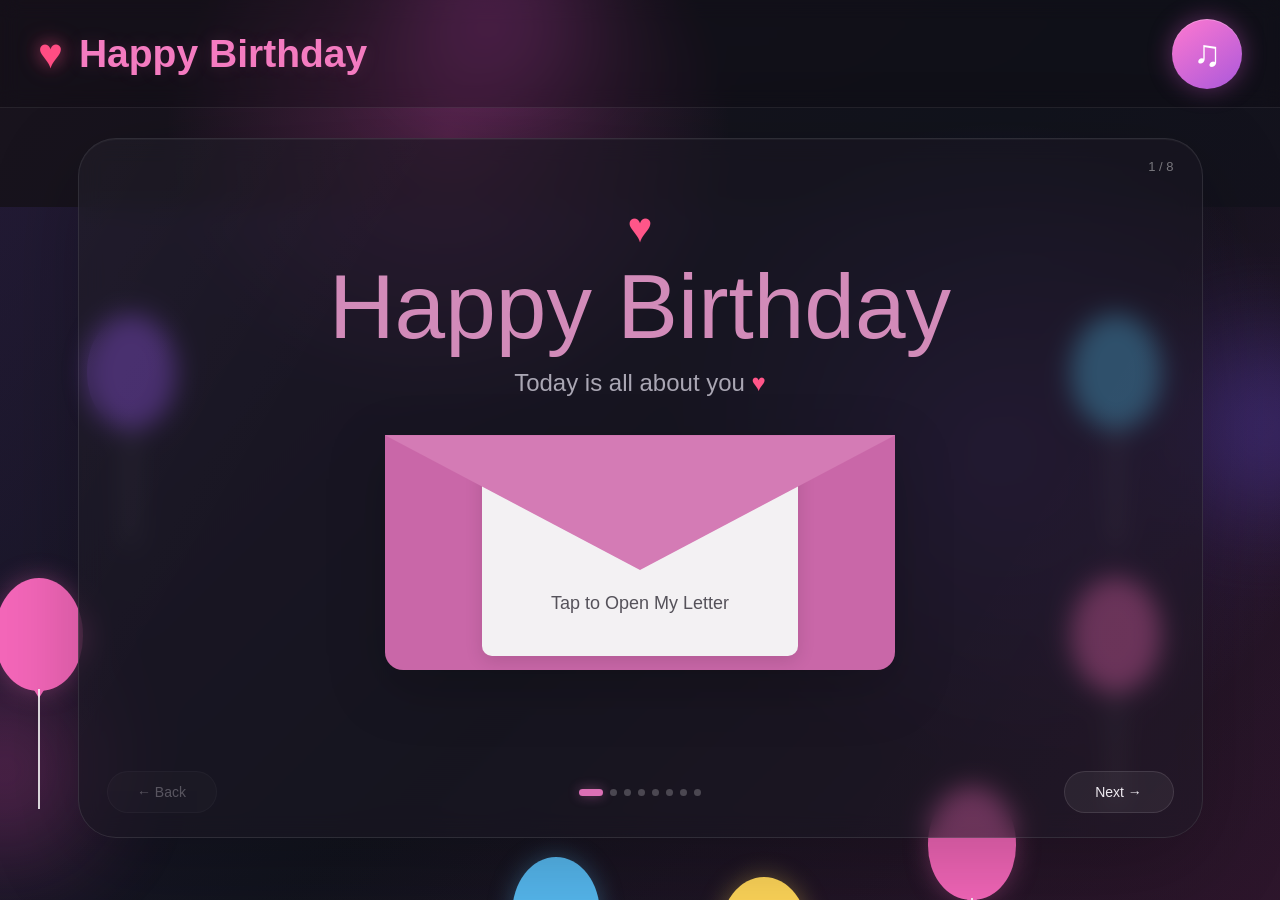
==== index.html @ 151b27dc "Initial commit" ====
<!DOCTYPE html>
<html lang="en">
<head>
<meta charset="UTF-8">
<meta name="viewport" content="width=device-width, initial-scale=1.0">
<title>Happy Birthday ❤️</title>
<link rel="stylesheet" href="css/style.css">
</head>

<body>

<div class="page-bg"></div>

<div class="glow g1"></div>
<div class="glow g2"></div>
<div class="glow g3"></div>

<header class="topbar">

    <div class="brand">
        <span class="brand-heart">♥</span>
        <span>Happy Birthday</span>
    </div>

    <button class="music-btn" id="musicBtn">
        <span id="musicIcon">♫</span>
    </button>

</header>

<main class="main">

<section class="card">

    <div class="page-no">1 / 8</div>

    <div class="center">

        <div class="content">

            <span class="heart">♥</span>

            <h1 class="title">
                Happy Birthday
            </h1>

            <p class="subtitle">
                Today is all about you
                <span class="heart" style="display:inline;font-size:24px">
                    ♥
                </span>
            </p>

            <div class="envelope"
                 data-next="page2.html">
                <div class="env-back"></div>
                <div class="env-paper">
                    Tap to Open My Letter
                </div>
                <div class="env-flap"></div>
                <div class="env-front"></div>

            </div>

        </div>

    </div>

    <nav class="nav">

        <a href="#"
           style="opacity:.3;pointer-events:none">
            ← Back
        </a>

        <div class="dots">
            <i class="active"></i>
            <i></i>
            <i></i>
            <i></i>
            <i></i>
            <i></i>
            <i></i>
            <i></i>
        </div>

        <a href="page2.html">
            Next →
        </a>

    </nav>

</section>

</main>

<div class="balloons left">
    <span class="balloon purple"></span>
    <span class="balloon pink"></span>
</div>

<div class="balloons right">
    <span class="balloon blue"></span>
    <span class="balloon pink"></span>
</div>

<div class="bottom">
    <span class="balloon blue"></span>
    <span class="balloon yellow"></span>
    <span class="balloon pink"></span>
</div>

<audio id="music" loop>
    <source src="music/birthday.mp3" type="audio/mpeg">
</audio>

<script src="js/script.js"></script>

</body>
</html>
---- css/style.css ----
* {
    margin: 0;
    padding: 0;
    box-sizing: border-box;
}

:root {
    --pink: #f46ab8;
    --pink-light: #ff8fd0;
    --pink-dark: #d064a8;

    --purple: #9857f4;
    --purple-light: #a85cff;

    --blue: #56b8ef;
    --yellow: #ffd659;

    --white: #ffffff;
    --text: #eeeaf0;
    --muted: #aaa7b4;

    --background: #111119;
    --card-background: rgba(25, 23, 34, 0.64);

    --border: rgba(255, 255, 255, 0.10);
}


/* =========================================================
   BASIC
========================================================= */

html,
body {
    width: 100%;
    min-height: 100%;
    overflow-x: hidden;
}

body {
    min-height: 100vh;
    background: var(--background);
    color: var(--white);
    font-family: "Poppins", Arial, sans-serif;
}

button {
    font-family: inherit;
}


/* =========================================================
   BACKGROUND
========================================================= */

.page-bg {
    position: fixed;
    inset: 0;
    z-index: -10;

    background:
        radial-gradient(
            circle at 35% 15%,
            rgba(227, 71, 176, 0.28),
            transparent 25%
        ),

        radial-gradient(
            circle at 78% 50%,
            rgba(129, 71, 230, 0.24),
            transparent 30%
        ),

        linear-gradient(
            135deg,
            #19131d 0%,
            #11131c 52%,
            #18101e 100%
        );
}

.page-bg::after {
    content: "";

    position: absolute;
    inset: 23% 0 0;

    background:
        linear-gradient(
            135deg,
            rgba(87, 62, 170, 0.16),
            rgba(33, 35, 72, 0.04),
            rgba(255, 75, 176, 0.09)
        );
}


/* =========================================================
   GLOW EFFECTS
========================================================= */

.glow {
    position: fixed;

    width: 170px;
    height: 170px;

    border-radius: 50%;

    filter: blur(55px);

    opacity: 0.32;

    pointer-events: none;

    z-index: -5;

    animation: glowMove 8s ease-in-out infinite alternate;
}

.g1 {
    top: -80px;
    left: 32%;

    background: #e34bd0;
}

.g2 {
    right: -70px;
    top: 38%;

    background: #7553ff;

    animation-delay: 2s;
}

.g3 {
    left: -80px;
    bottom: 5%;

    background: #db45a5;

    animation-delay: 4s;
}

@keyframes glowMove {

    from {
        transform: translateY(-10px) scale(0.95);
    }

    to {
        transform: translateY(18px) scale(1.08);
    }
}


/* =========================================================
   TOP HEADER
========================================================= */

.topbar {
    width: 100%;
    height: 108px;

    padding: 0 38px;

    display: flex;
    align-items: center;
    justify-content: space-between;

    border-bottom: 1px solid rgba(255, 255, 255, 0.08);

    background: rgba(15, 12, 19, 0.30);

    backdrop-filter: blur(10px);
}


/* =========================================================
   BRAND
========================================================= */

.brand {
    display: flex;
    align-items: center;

    gap: 16px;

    color: #f47bc0;

    font-family: "Trebuchet MS", Arial, sans-serif;

    font-size: 39px;

    line-height: 1;

    font-weight: 700;

    text-shadow:
        0 0 18px rgba(244, 106, 184, 0.16);
}

.brand-heart {
    color: #ff4d83;

    font-size: 42px;

    filter:
        drop-shadow(
            0 0 10px rgba(255, 72, 120, 0.55)
        );

    animation:
        heartbeat 1.5s ease-in-out infinite;
}

@keyframes heartbeat {

    0%,
    100% {
        transform: scale(1);
    }

    15% {
        transform: scale(1.15);
    }

    30% {
        transform: scale(1);
    }

    45% {
        transform: scale(1.08);
    }
}


/* =========================================================
   MUSIC BUTTON
========================================================= */

.music-btn {
    width: 70px;
    height: 70px;

    border: none;

    border-radius: 50%;

    background:
        linear-gradient(
            145deg,
            #ff79d0,
            #aa58db
        );

    color: white;

    font-size: 37px;

    cursor: pointer;

    display: grid;
    place-items: center;

    box-shadow:
        0 0 25px rgba(220, 89, 211, 0.38),

        inset 0 1px rgba(255, 255, 255, 0.25);

    transition:
        transform 0.25s ease,
        box-shadow 0.25s ease;
}

.music-btn:hover {
    transform: scale(1.07);

    box-shadow:
        0 0 34px rgba(220, 89, 211, 0.52),

        inset 0 1px rgba(255, 255, 255, 0.25);
}

.music-btn.playing {
    animation:
        musicPulse 1.3s ease-in-out infinite;
}

@keyframes musicPulse {

    0%,
    100% {
        box-shadow:
            0 0 22px rgba(220, 89, 211, 0.35);
    }

    50% {
        box-shadow:
            0 0 40px rgba(220, 89, 211, 0.7);
    }
}


/* =========================================================
   MAIN AREA
========================================================= */

.main {
    width: 100%;

    min-height:
        calc(100vh - 108px);

    padding:
        30px 28px 55px;

    display: flex;

    justify-content: center;

    align-items: flex-start;
}


/* =========================================================
   MAIN CARD
========================================================= */

.card {
    width: min(1125px, 100%);

    min-height: 700px;

    position: relative;

    overflow: hidden;

    border:
        1px solid var(--border);

    border-radius: 38px;

    background:
        var(--card-background);

    box-shadow:
        inset 0 1px rgba(255, 255, 255, 0.04),

        0 25px 90px rgba(0, 0, 0, 0.22);

    backdrop-filter: blur(12px);
}

.card::before {
    content: "";

    position: absolute;

    inset: 0;

    pointer-events: none;

    background:
        linear-gradient(
            120deg,
            rgba(255, 255, 255, 0.025),
            transparent 25%,
            transparent 75%,
            rgba(255, 90, 190, 0.025)
        );
}


/* =========================================================
   PAGE NUMBER
========================================================= */

.page-no {
    position: absolute;

    top: 20px;
    right: 28px;

    color:
        rgba(255, 255, 255, 0.42);

    font-size: 13px;

    z-index: 4;
}


/* =========================================================
   CENTER CONTENT
========================================================= */

.center {
    min-height: 610px;

    padding:
        65px 35px 105px;

    display: flex;

    align-items: center;

    justify-content: center;

    position: relative;

    z-index: 2;

    text-align: center;
}

.content {
    width: 100%;

    animation:
        pageIn 0.65s ease both;
}

@keyframes pageIn {

    from {
        opacity: 0;

        transform:
            translateY(20px)
            scale(0.985);
    }

    to {
        opacity: 1;

        transform:
            translateY(0)
            scale(1);
    }
}


/* =========================================================
   TITLES
========================================================= */

.title {
    font-family:
        "Trebuchet MS",
        Arial,
        sans-serif;

    font-weight: 400;

    font-size:
        clamp(58px, 8vw, 91px);

    line-height: 0.98;

    color: #d28bb9;

    margin-bottom: 18px;
}

.small-title {
    font-family:
        "Trebuchet MS",
        Arial,
        sans-serif;

    color: #ef82bf;

    font-size:
        clamp(36px, 5vw, 60px);

    font-weight: 400;

    line-height: 1.1;

    margin-bottom: 22px;
}

.subtitle {
    font-size:
        clamp(18px, 2vw, 24px);

    color: #aaa7b4;

    margin-bottom: 38px;
}

.heart {
    color: #ff5689;

    font-size: 42px;

    display: block;

    margin-bottom: 10px;
}


/* =========================================================
   GENERAL MESSAGE
========================================================= */

.message {
    width: min(720px, 100%);

    margin: 0 auto;

    color: #d8d4df;

    font-size: 18px;

    line-height: 1.9;
}


/* =========================================================
   ENVELOPE
========================================================= */

.envelope {
    width: 510px;
    max-width: 90vw;
    height: 245px;

    margin: 0 auto;

    position: relative;

    cursor: pointer;

    filter:
        drop-shadow(
            0 18px 28px rgba(0, 0, 0, 0.20)
        );

    transition:
        transform 0.3s ease;
}

.envelope:hover {
    transform: translateY(-7px);
}


/* =========================================================
   PINK ENVELOPE BODY
========================================================= */

.env-back {
    position: absolute;

    left: 0;
    top: 0px;

    width: 100%;
    height: calc(100% - 10px);

    background: #c967a8;

    border-radius:
        0 0 18px 18px;

    z-index: 1;
}


/* =========================================================
   WHITE LETTER
========================================================= */

.env-paper {
    position: absolute;

    width: 62%;

    height: 88%;

    left: 19%;

    top: 5px;

    background: #f3f1f3;

    border-radius:
        16px 16px 10px 10px;

    color: #55525a;

    display: flex;

    align-items: flex-end;

    justify-content: center;

    /*
       Keep the text toward the bottom
       so the flap does not cover it.
    */
    padding:
        0 20px 42px;

    font-size: 18px;

    text-align: center;

    box-shadow:
        0 5px 18px rgba(0, 0, 0, 0.12);

    z-index: 2;
}


/* =========================================================
   TOP FLAP
========================================================= */

.env-flap {
    position: absolute;

    left: 0;
    top: 0;

    width: 100%;
    height: 55%;

    background: #d47bb5;

    /*
       Triangle flap
    */
    clip-path:
        polygon(
            0 0,
            100% 0,
            50% 100%
        );

    z-index: 4;

    transform-origin: top center;

    transition:
        transform 0.5s ease;
}


/* =========================================================
   REMOVE THE OLD FRONT LAYER
========================================================= */

.env-front {
    display: none;
}




/* =========================================================
   LETTER
========================================================= */

.letter {
    width: min(760px, 100%);

    padding:
        42px 45px;

    margin: 0 auto;

    border-radius: 24px;

    background:
        rgba(255, 255, 255, 0.055);

    border:
        1px solid rgba(255, 255, 255, 0.09);

    box-shadow:
        inset 0 1px rgba(255, 255, 255, 0.035);
}

.letter p {
    color: #ddd9e1;

    font-size: 18px;

    line-height: 2;

    margin: 13px 0;
}

.quote {
    font-family:
        "Trebuchet MS",
        Arial,
        sans-serif;

    font-size: 27px;

    color: #e891c3;

    margin: 20px auto;
}


/* =========================================================
   MEMORY GRID
========================================================= */

.grid {
    width: min(820px, 100%);

    margin: 20px auto;

    display: grid;

    grid-template-columns:
        repeat(3, 1fr);

    gap: 16px;
}

.box {
    min-height: 135px;

    padding: 22px;

    border-radius: 20px;

    background:
        rgba(255, 255, 255, 0.045);

    border:
        1px solid rgba(255, 255, 255, 0.07);

    transition:
        transform 0.25s ease,
        background 0.25s ease;
}

.box:hover {
    transform:
        translateY(-5px);

    background:
        rgba(255, 255, 255, 0.075);
}

.box .icon {
    font-size: 30px;

    display: block;

    margin-bottom: 8px;
}

.box span:last-child {
    color: #d8d3dd;

    font-size: 15px;
}


/* =========================================================
   PHOTOS
========================================================= */

.photo {
    width: min(430px, 90vw);

    height: 390px;

    margin:
        0 auto 24px;

    padding: 11px;

    border-radius: 23px;

    background:
        linear-gradient(
            145deg,
            rgba(255, 137, 208, 0.75),
            rgba(138, 83, 225, 0.7)
        );

    box-shadow:
        0 20px 55px rgba(0, 0, 0, 0.25);
}

.photo img {
    width: 100%;
    height: 100%;

    object-fit: cover;

    display: block;

    border-radius: 15px;

    background:
        linear-gradient(
            135deg,
            #292033,
            #171720
        );
}


/* =========================================================
   TIMELINE
========================================================= */

.timeline {
    width: min(760px, 100%);

    margin: 20px auto;

    position: relative;

    text-align: left;
}

.timeline::before {
    content: "";

    position: absolute;

    left: 17px;

    top: 4px;

    bottom: 4px;

    width: 2px;

    background:
        linear-gradient(
            #ed72ba,
            #8d61e8
        );
}

.item {
    position: relative;

    padding:
        0 0 25px 55px;
}

.dot {
    position: absolute;

    left: 8px;
    top: 2px;

    width: 20px;
    height: 20px;

    border-radius: 50%;

    background: #dc71b8;

    box-shadow:
        0 0 18px rgba(220, 113, 184, 0.55);
}

.item h4 {
    color: #ee88c0;

    font-size: 19px;

    margin-bottom: 5px;
}

.item p {
    color: #c7c2ce;

    line-height: 1.7;

    font-size: 15px;
}


/* =========================================================
   WISHES
========================================================= */

.wishes {
    width: min(850px, 100%);

    margin: 20px auto;

    display: flex;

    flex-wrap: wrap;

    justify-content: center;

    gap: 12px;
}

.wish {
    padding:
        12px 18px;

    border-radius: 999px;

    background:
        rgba(232, 113, 184, 0.10);

    border:
        1px solid rgba(232, 113, 184, 0.18);

    color: #ddd3df;
}


/* =========================================================
   FINAL PAGE
========================================================= */

.final-heart {
    font-size: 100px;

    color: #ff5d9a;

    line-height: 1;

    filter:
        drop-shadow(
            0 0 28px rgba(255, 93, 154, 0.38)
        );

    animation:
        heartbeat 1.6s infinite;
}

.final-message {
    margin-top: 22px;

    font-family:
        "Trebuchet MS",
        Arial,
        sans-serif;

    font-size:
        clamp(35px, 5vw, 57px);

    font-weight: 400;

    color: #ed8bc2;
}


/* =========================================================
   NAVIGATION
========================================================= */

.nav {
    position: absolute;

    z-index: 5;

    left: 28px;
    right: 28px;

    bottom: 24px;

    display: flex;

    align-items: center;

    justify-content: space-between;

    gap: 20px;
}

.nav a {
    min-width: 110px;

    text-align: center;

    text-decoration: none;

    border:
        1px solid rgba(255, 255, 255, 0.11);

    color: #eeeaf0;

    background:
        rgba(255, 255, 255, 0.055);

    border-radius: 999px;

    padding:
        12px 20px;

    font-size: 14px;

    transition:
        background 0.25s ease,
        transform 0.25s ease;
}

.nav a:hover {
    background:
        rgba(233, 103, 183, 0.17);

    transform:
        translateY(-2px);
}


/* =========================================================
   PAGE DOTS
========================================================= */

.dots {
    display: flex;

    align-items: center;

    justify-content: center;

    gap: 7px;
}

.dots i {
    width: 7px;
    height: 7px;

    border-radius: 50%;

    background:
        rgba(255, 255, 255, 0.22);

    transition:
        width 0.25s ease;
}

.dots i.active {
    width: 24px;

    border-radius: 20px;

    background: #dc70b5;

    box-shadow:
        0 0 12px rgba(220, 112, 181, 0.45);
}



/* =========================================================
   FLOATING BALLOONS
========================================================= */

.balloons {
    position: fixed;

    pointer-events: none;

    z-index: 1;
}


/* ---------------------------------------------------------
   LEFT BALLOONS
--------------------------------------------------------- */

.left {
    left: 20px;
    top: 35%;
}


/* ---------------------------------------------------------
   RIGHT BALLOONS
--------------------------------------------------------- */

.right {
    right: 20px;
    top: 35%;
}


/* ---------------------------------------------------------
   BOTTOM BALLOONS
--------------------------------------------------------- */

.bottom {
    position: fixed;

    left: 40%;
    bottom: -70px;

    display: flex;

    align-items: flex-end;

    gap: 120px;

    pointer-events: none;

    z-index: 1;
}


/* ---------------------------------------------------------
   BALLOON
--------------------------------------------------------- */

.balloon {
    width: 88px;
    height: 113px;

    display: block;

    position: relative;

    border-radius:
        50% 50% 48% 48%;

    animation:
        balloonFloat 6s ease-in-out infinite;

    will-change:
        transform;
}


/* Balloon string */

.balloon::after {
    content: "";

    position: absolute;

    width: 2px;

    height: 120px;

    left: 50%;

    top: 98%;

    background:
        rgba(255, 255, 255, 0.85);

    transform:
        translateX(-50%);
}


/* Balloon knot */

.balloon::before {
    content: "";

    position: absolute;

    width: 0;
    height: 0;

    left: 50%;

    bottom: -7px;

    transform:
        translateX(-50%);

    border-left:
        5px solid transparent;

    border-right:
        5px solid transparent;

    border-top:
        8px solid currentColor;
}


/* ---------------------------------------------------------
   BALLOON COLORS
--------------------------------------------------------- */

.purple {
    background: #9857f4;

    color: #9857f4;

    box-shadow:
        0 0 25px rgba(152, 87, 244, 0.35);
}

.pink {
    background: #f567ba;

    color: #f567ba;

    box-shadow:
        0 0 25px rgba(245, 103, 186, 0.35);
}

.blue {
    background: #56b8ef;

    color: #56b8ef;

    box-shadow:
        0 0 25px rgba(86, 184, 239, 0.35);
}

.yellow {
    background: #ffd659;

    color: #ffd659;

    box-shadow:
        0 0 25px rgba(255, 214, 89, 0.35);
}


/* =========================================================
   DIFFERENT BALLOON ANIMATIONS
========================================================= */


/* Main floating movement */

@keyframes balloonFloat {

    0% {
        transform:
            translate3d(0, 0, 0)
            rotate(-4deg);
    }

    20% {
        transform:
            translate3d(35px, -55px, 0)
            rotate(5deg);
    }

    40% {
        transform:
            translate3d(-20px, -105px, 0)
            rotate(-3deg);
    }

    60% {
        transform:
            translate3d(45px, -70px, 0)
            rotate(6deg);
    }

    80% {
        transform:
            translate3d(-30px, -25px, 0)
            rotate(-5deg);
    }

    100% {
        transform:
            translate3d(0, 0, 0)
            rotate(-4deg);
    }
}


/* ---------------------------------------------------------
   INDIVIDUAL BALLOON TIMINGS
--------------------------------------------------------- */

.left .balloon:nth-child(1) {
    margin-left: 67px;

    animation:
        balloonFloat 7s ease-in-out infinite;
}

.left .balloon:nth-child(2) {
    margin-top: 150px;

    margin-left: -25px;

    animation:
        balloonFloat 8.5s ease-in-out infinite;

    animation-delay:
        -2s;
}


.right .balloon:nth-child(1) {
    animation:
        balloonFloat 6.5s ease-in-out infinite;

    animation-delay:
        -3s;
}

.right .balloon:nth-child(2) {
    margin-top: 150px;

    margin-right: 100px;

    animation:
        balloonFloat 9s ease-in-out infinite;

    animation-delay:
        -4s;
}


/* Bottom balloons */

.bottom .balloon:nth-child(1) {
    animation:
        balloonFloat 7.5s ease-in-out infinite;

    animation-delay:
        -1s;
}

.bottom .balloon:nth-child(2) {
    margin-bottom: -20px;

    animation:
        balloonFloat 8s ease-in-out infinite;

    animation-delay:
        -4s;
}

.bottom .balloon:nth-child(3) {
    margin-bottom: 70px;

    animation:
        balloonFloat 6.8s ease-in-out infinite;

    animation-delay:
        -2.5s;
}

.topbar {
    position: relative;
    z-index: 10;
}

.main {
    position: relative;
    z-index: 5;
}





/* =========================================================
   MOBILE
========================================================= */

@media (max-width: 800px) {

    .topbar {
        height: 82px;

        padding:
            0 18px;
    }

    .brand {
        font-size: 28px;

        gap: 9px;
    }

    .brand-heart {
        font-size: 30px;
    }

    .music-btn {
        width: 54px;
        height: 54px;

        font-size: 28px;
    }

    .main {
        padding:
            16px 12px 35px;
    }

    .card {
        min-height: 720px;

        border-radius: 26px;
    }

    .center {
        min-height: 630px;

        padding:
            55px 18px 105px;
    }

    .envelope {
        height: 190px;
    }

    .letter {
        padding:
            27px 20px;
    }

    .letter p,
    .message {
        font-size: 16px;
    }

    .grid {
        grid-template-columns: 1fr;

        max-width: 430px;
    }

    .photo {
        height: 330px;
    }

    .balloon {
        transform: scale(0.72);
    }

    .left {
        left: -38px;
    }

    .right {
        right: -58px;
    }

    .bottom {
        left: 25%;

        gap: 60px;
    }

    .nav {
        left: 15px;
        right: 15px;
    }

    .nav a {
        min-width: 85px;

        padding:
            10px 14px;
    }
}


/* =========================================================
   SMALL MOBILE
========================================================= */

@media (max-width: 480px) {

    .brand {
        font-size: 24px;
    }

    .title {
        font-size: 54px;
    }

    .subtitle {
        font-size: 16px;
    }

    .envelope {
        width: 330px;
        height: 155px;
    }

    .env-paper {
        font-size: 13px;

        padding-bottom: 22px;
    }

    .final-heart {
        font-size: 78px;
    }

    .dots {
        display: none;
    }
}





/* =========================================================
   CLICK HEART EFFECT
========================================================= */

.click-heart {
    position: fixed;

    left: 0;
    top: 0;

    pointer-events: none;

    z-index: 9999;

    color: #ff4f91;

    font-size: 25px;

    line-height: 1;

    transform:
        translate(-50%, -50%)
        scale(0);

    opacity: 1;

    text-shadow:
        0 0 8px rgba(255, 80, 145, 0.55),
        0 0 18px rgba(255, 80, 145, 0.35);

    animation:
        heartPop 2.5s ease-out forwards;
}


/* Different pink shades */

.click-heart.pink1 {
    color: #ff4f91;
}

.click-heart.pink2 {
    color: #ff6faf;
}

.click-heart.pink3 {
    color: #d95b9e;
}

.click-heart.pink4 {
    color: #f58bc1;
}

.click-heart.pink5 {
    color: #c84f91;
}


/* =========================================================
   HEART ANIMATION
========================================================= */

@keyframes heartPop {

    0% {
        opacity: 0;

        transform:
            translate(-50%, -50%)
            scale(0);
    }

    10% {
        opacity: 1;

        transform:
            translate(-50%, -50%)
            scale(1.2);
    }

    25% {
        opacity: 1;

        transform:
            translate(
                calc(-50% + var(--x1)),
                calc(-50% + var(--y1))
            )
            scale(1);
    }

    65% {
        opacity: 0.75;

        transform:
            translate(
                calc(-50% + var(--x2)),
                calc(-50% + var(--y2))
            )
            scale(0.85);
    }

    100% {
        opacity: 0;

        transform:
            translate(
                calc(-50% + var(--x3)),
                calc(-50% + var(--y3))
            )
            scale(0.35);
    }
}








/* =========================================================
   MAKE A WISH PAGE
========================================================= */

.wish-page {
    position: relative;
}


/* ---------------------------------------------------------
   INSTRUCTION
--------------------------------------------------------- */

.wish-instruction {

    color: #bdb8c5;

    font-size: 18px;

    margin-top: -8px;

    margin-bottom: 15px;

}


/* =========================================================
   CAKE AREA
========================================================= */

.cake-area {

    width: 360px;

    height: 330px;

    margin: 0 auto;

    position: relative;

}


/* =========================================================
   NEW CAKE
   Overall size remains exactly:
   300px × 150px
========================================================= */

.cake {
    position: absolute;

    width: 300px;
    height: 150px;

    left: 50%;
    bottom: 15px;

    transform: translateX(-50%);

    z-index: 5;
}


/* =========================================================
   TOP CAKE LAYER
========================================================= */

.cake-layer-top {
    position: absolute;

    width: 300px;
    height: 58px;

    left: 0;
    top: 5px;

    border-radius:
        50%;

    background:
        linear-gradient(
            135deg,
            #ffacd8,
            #ed76b8
        );

    box-shadow:
        0 8px 14px
        rgba(0, 0, 0, 0.18);

    z-index: 4;
}


/* =========================================================
   CREAM LINE
========================================================= */

.cake-cream-line {
    position: absolute;

    left: 15px;
    right: 15px;

    bottom: 4px;

    height: 13px;

    border-radius: 50%;

    background:
        #fff3fa;

    box-shadow:
        0 2px 5px
        rgba(0, 0, 0, 0.10);
}


/* =========================================================
   TOP CAKE DOTS
========================================================= */

.cake-dot {
    position: absolute;

    width: 15px;
    height: 15px;

    border-radius: 50%;

    background: #ffd65a;

    box-shadow:
        0 2px 5px
        rgba(0, 0, 0, 0.12);

    z-index: 5;
}


.dot-1 {
    left: 38px;
    top: 18px;
}

.dot-2 {
    left: 92px;
    top: 31px;
}

.dot-3 {
    left: 143px;
    top: 17px;
}

.dot-4 {
    left: 195px;
    top: 31px;
}

.dot-5 {
    left: 247px;
    top: 18px;
}


/* =========================================================
   BOTTOM CAKE LAYER
========================================================= */

.cake-layer-bottom {
    position: absolute;

    width: 286px;
    height: 83px;

    left: 7px;
    top: 42px;

    border-radius:
        8px 8px 20px 20px;

    background:
        linear-gradient(
            90deg,
            #c95b9f 0%,
            #e276b2 25%,
            #ee83bc 50%,
            #e276b2 75%,
            #c95b9f 100%
        );

    box-shadow:
        0 10px 18px
        rgba(0, 0, 0, 0.18);

    z-index: 2;
}


/* =========================================================
   CREAM DRIPS
========================================================= */

.cake-drip {
    position: absolute;

    top: -4px;

    width: 38px;
    height: 30px;

    background:
        #fff3fa;

    border-radius:
        0 0 20px 20px;
}


/* Different drip positions */

.drip-1 {
    left: 25px;
    height: 34px;
}

.drip-2 {
    left: 93px;
    height: 23px;
}

.drip-3 {
    left: 163px;
    height: 32px;
}

.drip-4 {
    left: 225px;
    height: 21px;
}


/* =========================================================
   CAKE FLOWERS / DECORATION
========================================================= */

.cake-flower {
    position: absolute;

    color: #ffd65a;

    font-size: 25px;

    text-shadow:
        0 2px 4px
        rgba(0, 0, 0, 0.12);
}


.flower-1 {
    left: 45px;
    top: 42px;
}

.flower-2 {
    left: 132px;
    top: 55px;
}

.flower-3 {
    left: 220px;
    top: 40px;
}


/* =========================================================
   CAKE BASE
========================================================= */

.cake-base {
    position: absolute;

    width: 315px;
    height: 25px;

    left: -7px;
    bottom: 0;

    border-radius:
        15px;

    background:
        linear-gradient(
            90deg,
            #a94d96,
            #c962a8,
            #a94d96
        );

    box-shadow:
        0 7px 15px
        rgba(0, 0, 0, 0.22);

    z-index: 1;
}


/* =========================================================
   CANDLE
========================================================= */

.candle-container {

    position: absolute;

    width: 60px;

    height: 145px;

    left: 50%;

    top: 25px;

    transform:
        translateX(-50%);

    z-index: 10;

}


/* ---------------------------------------------------------
   CANDLE BODY
--------------------------------------------------------- */

.candle {

    position: absolute;

    width: 28px;

    height: 100px;

    left: 50%;

    bottom: 0;

    transform:
        translateX(-50%);

    border-radius:
        6px 6px 3px 3px;

    background:
        repeating-linear-gradient(
            135deg,
            #fff2fa 0px,
            #fff2fa 8px,
            #ff7fc3 8px,
            #ff7fc3 16px
        );

    box-shadow:
        inset -4px 0 8px
        rgba(0, 0, 0, 0.12),

        0 5px 12px
        rgba(0, 0, 0, 0.18);

}


/* =========================================================
   WICK
========================================================= */

.candle::before {

    content: "";

    position: absolute;

    width: 3px;

    height: 12px;

    left: 50%;

    top: -10px;

    transform:
        translateX(-50%);

    background: #3b2935;

    border-radius: 3px;

}


/* =========================================================
   FLAME
========================================================= */

.flame {

    position: absolute;

    width: 34px;

    height: 55px;

    left: 50%;

    top: -15px;

    transform:
        translateX(-50%);

    background:
        linear-gradient(
            180deg,
            #fff8a8 0%,
            #ffd33d 40%,
            #ff8a00 100%
        );

    border-radius:
        50% 50% 50% 50% /
        65% 65% 35% 35%;

    transform-origin:
        50% 90%;

    filter:
        drop-shadow(
            0 0 12px
            rgba(255, 190, 50, 0.75)
        );

    animation:
        flameFlicker
        0.18s
        ease-in-out
        infinite
        alternate;

}


/* ---------------------------------------------------------
   INNER FLAME
--------------------------------------------------------- */

.flame-inner {

    position: absolute;

    width: 14px;

    height: 25px;

    left: 50%;

    bottom: 7px;

    transform:
        translateX(-50%);

    background: #fffbe5;

    border-radius:
        50% 50% 45% 45%;

}


/* =========================================================
   FLAME ANIMATION
========================================================= */

@keyframes flameFlicker {

    0% {
        transform:
            translateX(-50%)
            rotate(-4deg)
            scale(1);
    }

    50% {
        transform:
            translateX(-50%)
            rotate(4deg)
            scale(1.05);
    }

    100% {
        transform:
            translateX(-50%)
            rotate(-3deg)
            scale(0.94);
    }

}


/* =========================================================
   SMOKE
========================================================= */

.smoke {

    position: absolute;

    width: 12px;

    height: 12px;

    left: 50%;

    top: -50px;

    border-radius: 50%;

    background:
        rgba(210, 210, 220, 0.55);

    opacity: 0;

    transform:
        translateX(-50%)
        translateY(0);

}


/* Smoke animations */

.smoke-1 {
    animation:
        smokeRise
        2s
        ease-out
        forwards;
}

.smoke-2 {
    animation:
        smokeRise
        2.4s
        ease-out
        forwards;

    animation-delay:
        0.15s;
}

.smoke-3 {
    animation:
        smokeRise
        2.8s
        ease-out
        forwards;

    animation-delay:
        0.3s;
}


@keyframes smokeRise {

    0% {
        opacity: 0;

        transform:
            translate(
                -50%,
                0
            )
            scale(0.5);
    }

    20% {
        opacity: 0.6;
    }

    100% {
        opacity: 0;

        transform:
            translate(
                calc(-50% + 25px),
                -90px
            )
            scale(2);
    }

}


/* =========================================================
   BLOW BUTTON
========================================================= */

.blow-button {

    border: none;

    padding:
        14px 28px;

    margin-top: 5px;

    border-radius: 999px;

    background:
        linear-gradient(
            135deg,
            #ec6bb8,
            #a85cdd
        );

    color: white;

    font-size: 16px;

    cursor: pointer;

    box-shadow:
        0 8px 25px
        rgba(214, 86, 177, 0.30);

    transition:
        transform 0.25s ease,
        box-shadow 0.25s ease;
}

.blow-button:hover {

    transform:
        translateY(-3px)
        scale(1.03);

    box-shadow:
        0 12px 30px
        rgba(214, 86, 177, 0.45);

}


/* =========================================================
   CANDLE BLOWN
========================================================= */

.flame.blown {

    animation:
        flameDisappear
        0.45s
        ease-out
        forwards;

}


@keyframes flameDisappear {

    0% {

        opacity: 1;

        transform:
            translateX(-50%)
            scale(1);

    }

    60% {

        opacity: 0.5;

        transform:
            translateX(-70%)
            scale(0.6);

    }

    100% {

        opacity: 0;

        transform:
            translateX(-110%)
            scale(0.1);

    }

}


/* =========================================================
   SHOW SMOKE AFTER BLOW
========================================================= */

.candle-container.blown
.smoke {

    animation-play-state:
        running;

}


/* =========================================================
   SUCCESS MESSAGE
========================================================= */

.wish-success {

    margin-top: 18px;

    opacity: 0;

    transform:
        translateY(15px)
        scale(0.9);

    pointer-events: none;

    transition:
        opacity 0.6s ease,
        transform 0.6s ease;
}


.wish-success.show {

    opacity: 1;

    transform:
        translateY(0)
        scale(1);

}


.success-stars {

    font-size: 22px;

    margin-bottom: 4px;

}


.wish-success h2 {

    font-family:
        "Trebuchet MS",
        Arial,
        sans-serif;

    font-size: 32px;

    color: #ef83bf;

    margin-bottom: 4px;

}


.wish-success p {

    color: #c8c2cf;

    font-size: 15px;

}


/* =========================================================
   DISABLED NEXT BUTTON
========================================================= */

.disabled-next {

    opacity: 0.25 !important;

    pointer-events: none;

}


/* =========================================================
   MOBILE
========================================================= */

@media (max-width: 600px) {

    .cake-area {

        transform:
            scale(0.82);

        margin-top: -20px;

        margin-bottom: -20px;

    }

    .wish-instruction {

        font-size: 15px;

    }

    .blow-button {

        font-size: 14px;

        padding:
            12px 22px;

    }

}
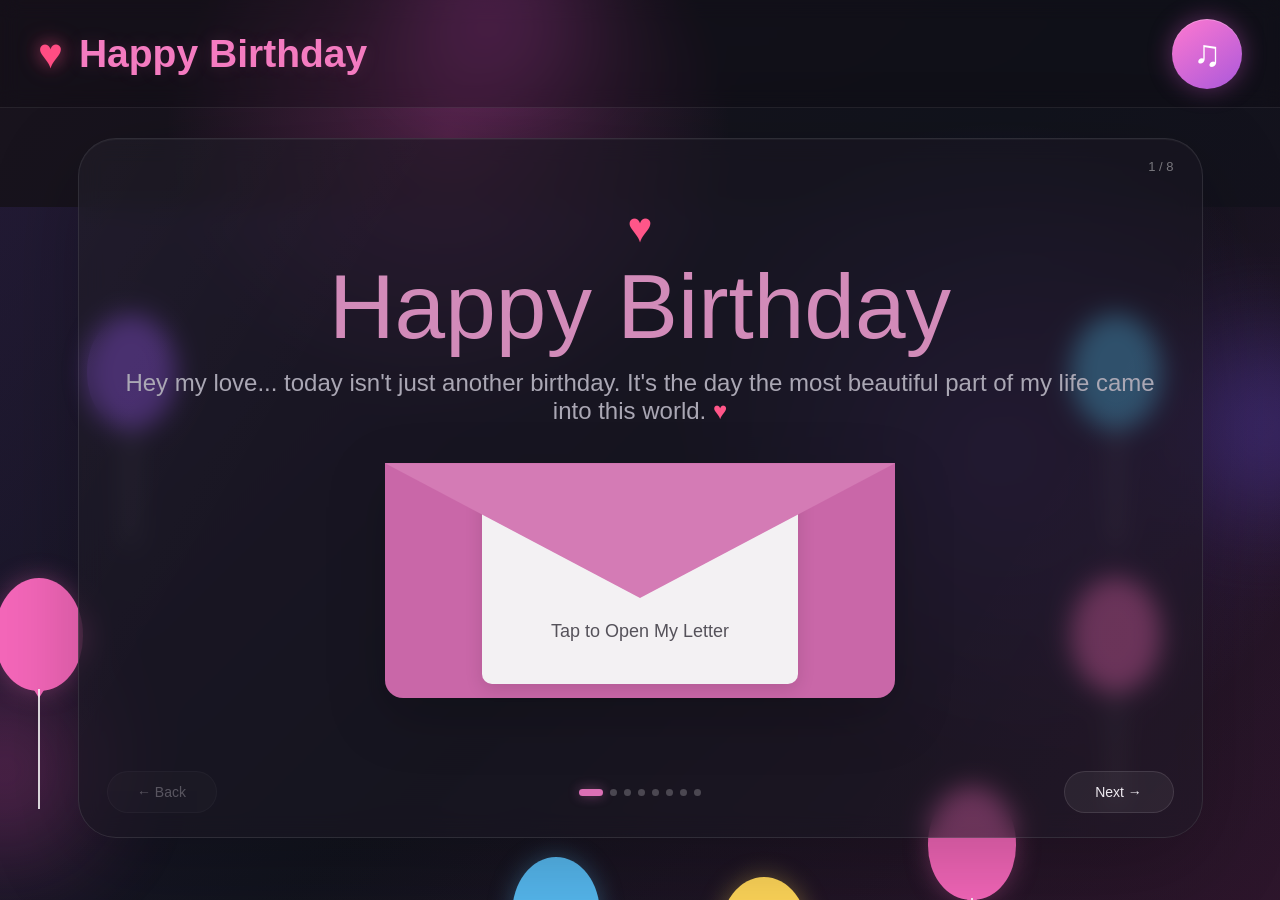
==== commit 9a45c59a: "modify lines/comments" ====
--- a/index.html
+++ b/index.html
@@ -45,7 +45,7 @@
             </h1>
 
             <p class="subtitle">
-                Today is all about you
+                Hey my love... today isn't just another birthday. It's the day the most beautiful part of my life came into this world.
                 <span class="heart" style="display:inline;font-size:24px">
                     ♥
                 </span>
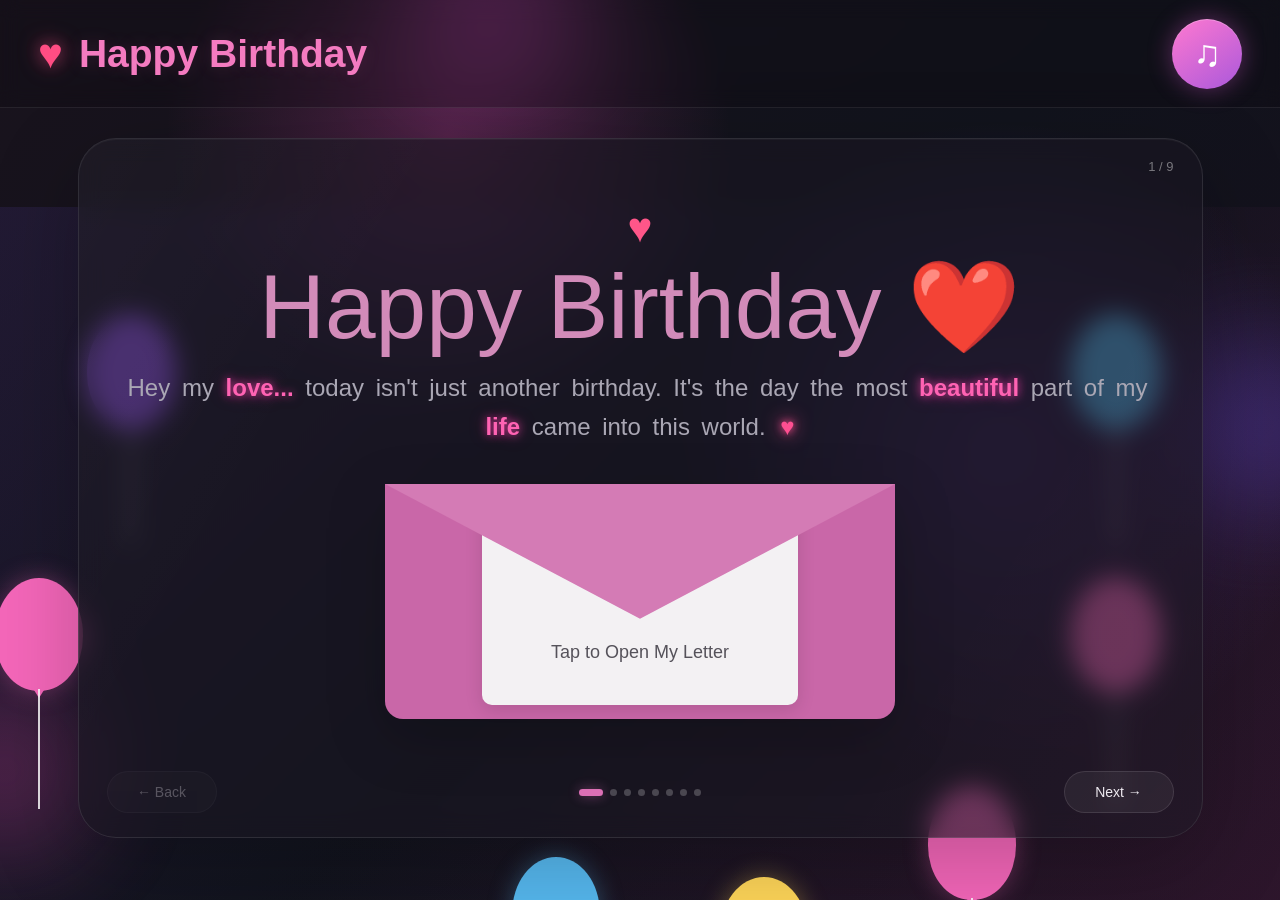
==== commit e3caa2ad: "modify lines/comments-3" ====
--- a/index.html
+++ b/index.html
@@ -1,120 +1,662 @@
 <!DOCTYPE html>
 <html lang="en">
+
 <head>
 <meta charset="UTF-8">
 <meta name="viewport" content="width=device-width, initial-scale=1.0">
+
 <title>Happy Birthday ❤️</title>
+
 <link rel="stylesheet" href="css/style.css">
+
+<style>
+
+/* =========================================================
+   PAGE 1 SUBTITLE WORD ANIMATION
+   Only affects the birthday message
+========================================================= */
+
+.subtitle {
+    text-align: center;
+    line-height: 1.6;
+}
+
+/* Each word */
+
+.subtitle .animated-word {
+    display: inline-block;
+
+    opacity: 0;
+
+    transform:
+        translateY(15px)
+        scale(0.96);
+
+    filter: blur(5px);
+
+    margin-right: 5px;
+
+    animation:
+        subtitleWordReveal
+        0.55s
+        cubic-bezier(0.22, 1, 0.36, 1)
+        forwards;
+}
+
+
+/* Romantic words */
+
+.subtitle .animated-word.highlight {
+    color: #ff63b3;
+
+    font-weight: 600;
+
+    text-shadow:
+        0 0 8px rgba(255, 70, 175, 0.8),
+        0 0 18px rgba(255, 70, 175, 0.4);
+}
+
+
+/* Final heart */
+
+.subtitle .animated-heart {
+    display: inline-block;
+
+    opacity: 0;
+
+    transform: scale(0.5);
+
+    color: #ff4f91;
+
+    font-size: 24px;
+
+    margin-left: 3px;
+
+    text-shadow:
+        0 0 8px #ff4f91,
+        0 0 20px #ff4f91;
+
+    animation:
+        heartAppear
+        0.6s
+        ease-out
+        forwards,
+        heartPulse
+        1.5s
+        ease-in-out
+        1s
+        infinite;
+}
+
+
+/* Word entrance */
+
+@keyframes subtitleWordReveal {
+
+    0% {
+        opacity: 0;
+
+        transform:
+            translateY(15px)
+            scale(0.96);
+
+        filter: blur(5px);
+    }
+
+    60% {
+        opacity: 1;
+
+        transform:
+            translateY(-2px)
+            scale(1.03);
+
+        filter: blur(0);
+    }
+
+    100% {
+        opacity: 1;
+
+        transform:
+            translateY(0)
+            scale(1);
+
+        filter: blur(0);
+    }
+}
+
+
+/* Heart entrance */
+
+@keyframes heartAppear {
+
+    0% {
+        opacity: 0;
+
+        transform:
+            scale(0.3);
+    }
+
+    70% {
+        opacity: 1;
+
+        transform:
+            scale(1.3);
+    }
+
+    100% {
+        opacity: 1;
+
+        transform:
+            scale(1);
+    }
+}
+
+
+/* Heart pulse */
+
+@keyframes heartPulse {
+
+    0%,
+    100% {
+        transform: scale(1);
+    }
+
+    50% {
+        transform: scale(1.25);
+    }
+}
+
+
+/* Blinking cursor */
+
+.subtitle .typing-cursor {
+    display: inline-block;
+
+    width: 2px;
+
+    height: 22px;
+
+    margin-left: 4px;
+
+    vertical-align: middle;
+
+    background: #ff63b3;
+
+    box-shadow:
+        0 0 8px #ff63b3;
+
+    animation:
+        cursorBlink
+        0.8s
+        infinite;
+}
+
+@keyframes cursorBlink {
+
+    0%,
+    45% {
+        opacity: 1;
+    }
+
+    46%,
+    100% {
+        opacity: 0;
+    }
+}
+
+
+/* Mobile */
+
+@media (max-width: 600px) {
+
+    .subtitle .animated-word {
+        margin-right: 3px;
+    }
+
+}
+
+</style>
+
 </head>
 
+
 <body>
 
+
 <div class="page-bg"></div>
+
 
 <div class="glow g1"></div>
 <div class="glow g2"></div>
 <div class="glow g3"></div>
 
+
 <header class="topbar">
 
+
     <div class="brand">
+
         <span class="brand-heart">♥</span>
-        <span>Happy Birthday</span>
+
+        <span>
+            Happy Birthday
+        </span>
+
     </div>
 
-    <button class="music-btn" id="musicBtn">
-        <span id="musicIcon">♫</span>
+
+    <button
+        class="music-btn"
+        id="musicBtn">
+
+        <span id="musicIcon">
+            ♫
+        </span>
+
     </button>
 
+
 </header>
 
+
 <main class="main">
 
+
 <section class="card">
 
-    <div class="page-no">1 / 8</div>
+
+    <div class="page-no">
+        1 / 9
+    </div>
+
 
     <div class="center">
 
+
         <div class="content">
 
-            <span class="heart">♥</span>
+
+            <span class="heart">
+                ♥
+            </span>
+
 
             <h1 class="title">
-                Happy Birthday
+
+                Happy Birthday ❤️
+
             </h1>
 
-            <p class="subtitle">
-                Hey my love... today isn't just another birthday. It's the day the most beautiful part of my life came into this world.
-                <span class="heart" style="display:inline;font-size:24px">
-                    ♥
-                </span>
+
+            <!-- =================================================
+                 ANIMATED BIRTHDAY MESSAGE
+            ================================================== -->
+
+            <p
+                class="subtitle"
+                id="birthdaySubtitle">
             </p>
 
-            <div class="envelope"
-                 data-next="page2.html">
+
+            <!-- =================================================
+                 ENVELOPE
+            ================================================== -->
+
+            <div
+                class="envelope"
+                data-next="page2.html">
+
                 <div class="env-back"></div>
+
                 <div class="env-paper">
+
                     Tap to Open My Letter
+
                 </div>
+
                 <div class="env-flap"></div>
+
                 <div class="env-front"></div>
 
             </div>
 
+
         </div>
 
+
     </div>
 
+
+    <!-- =====================================================
+         NAVIGATION
+    ====================================================== -->
+
     <nav class="nav">
 
-        <a href="#"
-           style="opacity:.3;pointer-events:none">
+
+        <a
+            href="#"
+            style="opacity:.3;pointer-events:none">
+
             ← Back
+
         </a>
 
+
         <div class="dots">
+
             <i class="active"></i>
+
             <i></i>
+
             <i></i>
+
             <i></i>
+
             <i></i>
+
             <i></i>
+
             <i></i>
+
             <i></i>
+
         </div>
 
+
         <a href="page2.html">
+
             Next →
+
         </a>
 
+
     </nav>
 
+
 </section>
 
+
 </main>
 
+
+<!-- =========================================================
+     LEFT BALLOONS
+========================================================= -->
+
 <div class="balloons left">
+
     <span class="balloon purple"></span>
+
     <span class="balloon pink"></span>
+
 </div>
 
+
+<!-- =========================================================
+     RIGHT BALLOONS
+========================================================= -->
+
 <div class="balloons right">
+
     <span class="balloon blue"></span>
+
     <span class="balloon pink"></span>
+
 </div>
 
+
+<!-- =========================================================
+     BOTTOM BALLOONS
+========================================================= -->
+
 <div class="bottom">
+
     <span class="balloon blue"></span>
+
     <span class="balloon yellow"></span>
+
     <span class="balloon pink"></span>
+
 </div>
 
-<audio id="music" loop>
-    <source src="music/birthday.mp3" type="audio/mpeg">
+
+<!-- =========================================================
+     MUSIC
+========================================================= -->
+
+<audio
+    id="music"
+    loop>
+
+    <source
+        src="music/birthday.mp3"
+        type="audio/mpeg">
+
 </audio>
 
+
+<!-- =========================================================
+     EXISTING JAVASCRIPT
+========================================================= -->
+
 <script src="js/script.js"></script>
 
+
+<!-- =========================================================
+     PAGE 1 TEXT ANIMATION
+========================================================= -->
+
+<script>
+
+/* =========================================================
+   MESSAGE
+========================================================= */
+
+const birthdayMessage =
+    "Hey my love... today isn't just another birthday. It's the day the most beautiful part of my life came into this world.";
+
+
+/* =========================================================
+   WORDS THAT SHOULD GLOW PINK
+========================================================= */
+
+const highlightedWords = [
+
+    "love",
+
+    "beautiful",
+
+    "life"
+
+];
+
+
+/* =========================================================
+   FIND SUBTITLE
+========================================================= */
+
+const subtitle =
+    document.getElementById(
+        "birthdaySubtitle"
+    );
+
+
+/* =========================================================
+   CHECK IF WORD SHOULD BE HIGHLIGHTED
+========================================================= */
+
+function shouldHighlight(word) {
+
+    const cleanWord =
+        word
+            .toLowerCase()
+            .replace(
+                /[^a-zA-ZÀ-ÿ'-]/g,
+                ""
+            );
+
+    return highlightedWords.includes(
+        cleanWord
+    );
+}
+
+
+/* =========================================================
+   ANIMATE MESSAGE
+========================================================= */
+
+function animateBirthdayMessage() {
+
+    /*
+       Clear existing text
+    */
+
+    subtitle.innerHTML = "";
+
+
+    /*
+       Split message into words
+    */
+
+    const words =
+        birthdayMessage.split(" ");
+
+
+    /*
+       Delay between words
+
+       100 = fast
+       130 = normal
+       160 = romantic
+       200 = slow
+    */
+
+    const wordDelay = 140;
+
+
+    /*
+       Create each word
+    */
+
+    words.forEach(
+        (word, index) => {
+
+            const span =
+                document.createElement(
+                    "span"
+                );
+
+
+            span.classList.add(
+                "animated-word"
+            );
+
+
+            span.textContent =
+                word;
+
+
+            /*
+               Highlight romantic words
+            */
+
+            if (
+                shouldHighlight(word)
+            ) {
+
+                span.classList.add(
+                    "highlight"
+                );
+
+            }
+
+
+            /*
+               Each word appears
+               after the previous one
+            */
+
+            span.style.animationDelay =
+                `${index * wordDelay}ms`;
+
+
+            subtitle.appendChild(
+                span
+            );
+
+
+            /*
+               Add space
+            */
+
+            subtitle.appendChild(
+                document.createTextNode(" ")
+            );
+
+        }
+    );
+
+
+    /*
+       Add final heart after
+       all words
+    */
+
+    const heart =
+        document.createElement(
+            "span"
+        );
+
+
+    heart.classList.add(
+        "animated-heart"
+    );
+
+
+    heart.textContent =
+        "♥";
+
+
+    heart.style.animationDelay =
+        `${words.length * wordDelay}ms, ${words.length * wordDelay + 600}ms`;
+
+
+    subtitle.appendChild(
+        heart
+    );
+
+}
+
+
+/* =========================================================
+   START ANIMATION
+========================================================= */
+
+window.addEventListener(
+    "load",
+    () => {
+
+        /*
+           Small delay before
+           animation begins.
+        */
+
+        setTimeout(
+            () => {
+
+                animateBirthdayMessage();
+
+            },
+            600
+        );
+
+    }
+);
+
+</script>
+
+
 </body>
+
 </html>
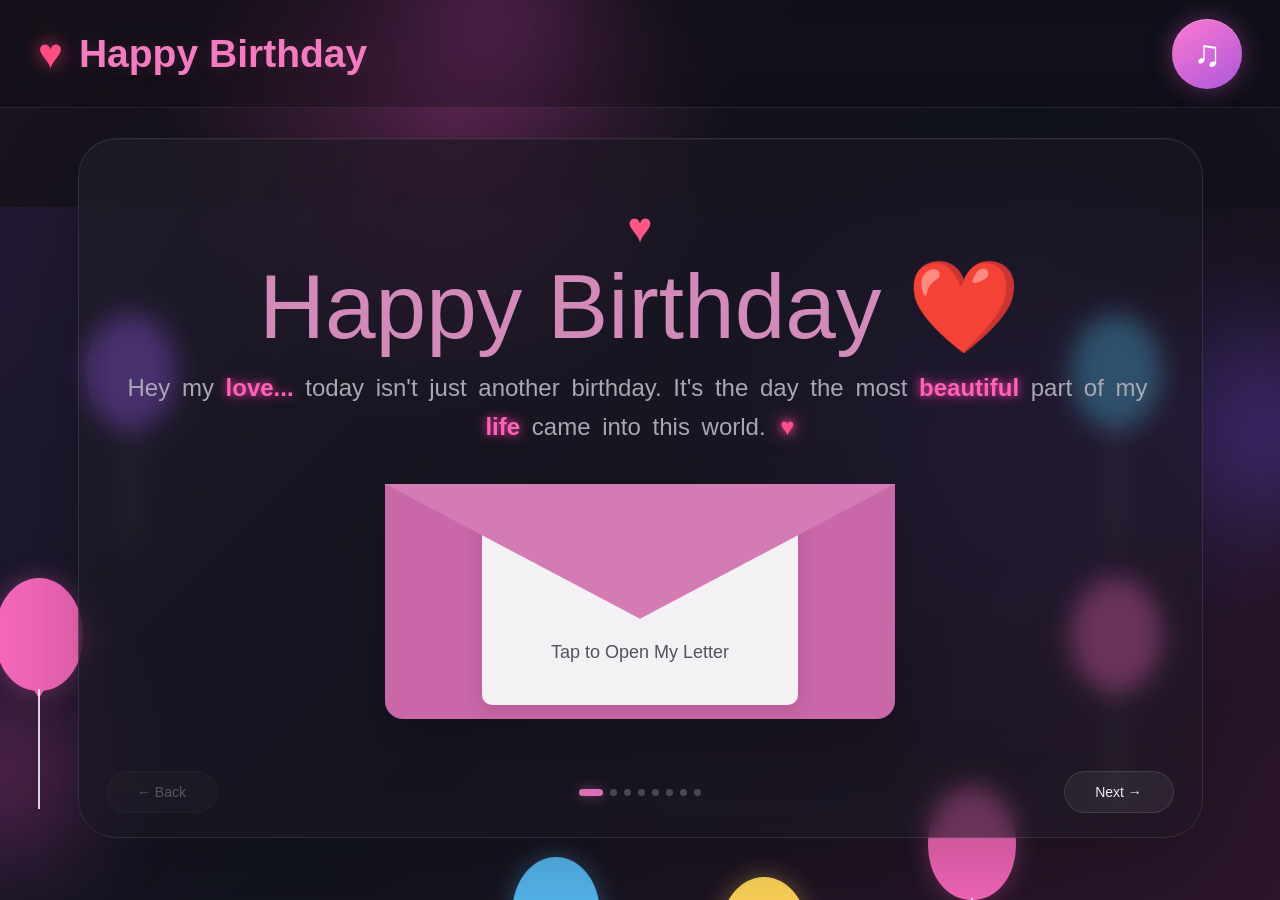
==== commit 431e342e: "modify lines/comments-7" ====
--- a/index.html
+++ b/index.html
@@ -261,32 +261,15 @@
 
 <main class="main">
 
-
 <section class="card">
-
-
-    <div class="page-no">
-        1 / 9
-    </div>
-
-
     <div class="center">
-
-
         <div class="content">
-
-
             <span class="heart">
                 ♥
             </span>
-
-
             <h1 class="title">
-
                 Happy Birthday ❤️
-
             </h1>
-
 
             <!-- =================================================
                  ANIMATED BIRTHDAY MESSAGE
